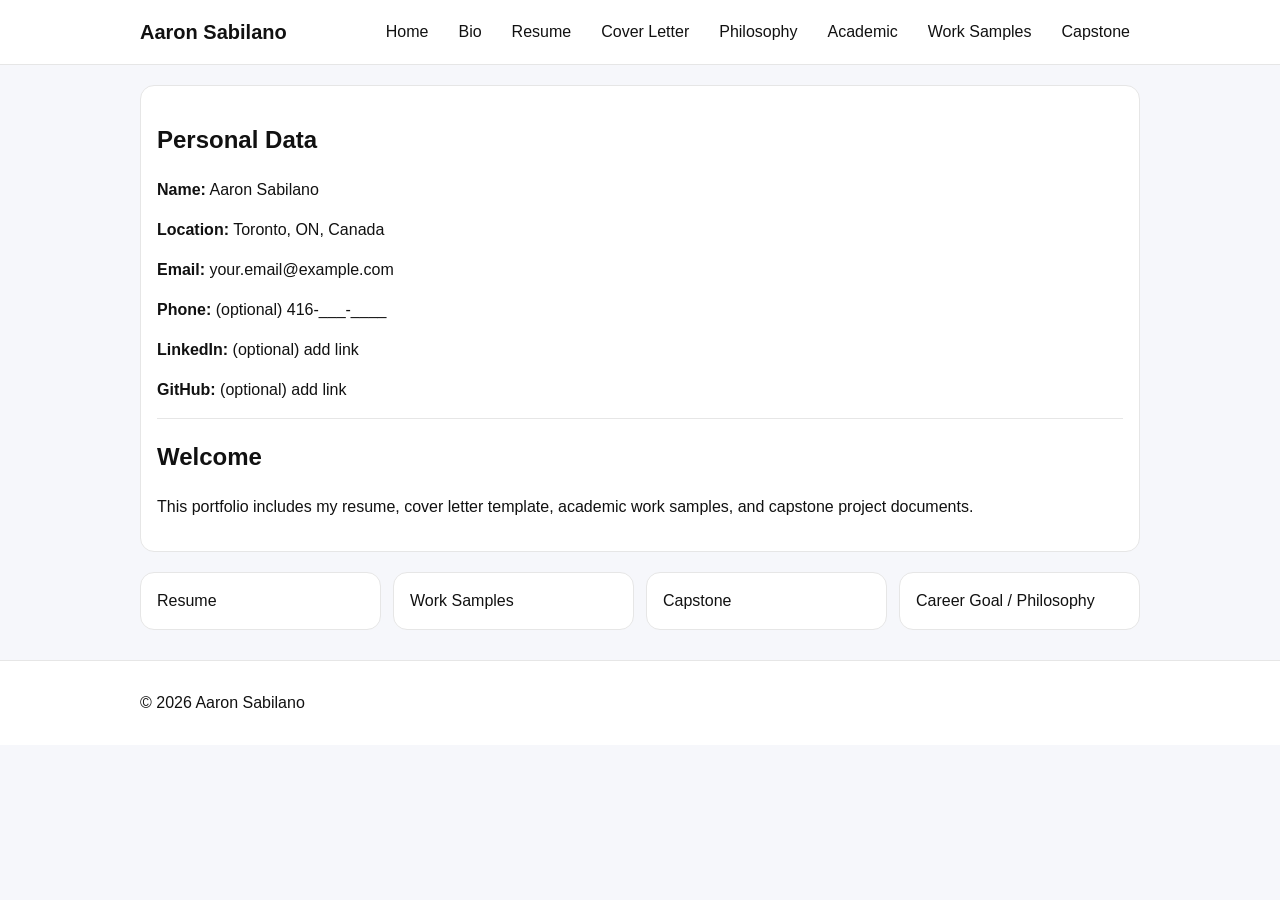
==== index.html @ 68b94cb4 "Initial portfolio site" ====
<!DOCTYPE html>
<html lang="en">
<head>
  <meta charset="UTF-8" />
  <meta name="viewport" content="width=device-width, initial-scale=1.0" />
  <title>Aaron Sabilano | Portfolio</title>
  <link rel="stylesheet" href="assets/css/style.css" />
</head>
<body>
  <header class="site-header">
    <div class="container">
      <h1 class="logo">Aaron Sabilano</h1>
      <nav class="nav">
        <a href="index.html">Home</a>
        <a href="pages/bio.html">Bio</a>
        <a href="pages/resume.html">Resume</a>
        <a href="pages/cover-letter.html">Cover Letter</a>
        <a href="pages/philosophy.html">Philosophy</a>
        <a href="pages/academic.html">Academic</a>
        <a href="pages/work-samples.html">Work Samples</a>
        <a href="pages/capstone.html">Capstone</a>
      </nav>
    </div>
  </header>

  <main class="container">
<section class="card">
  <h2>Personal Data</h2>

  <p><strong>Name:</strong> Aaron Sabilano</p>
  <p><strong>Location:</strong> Toronto, ON, Canada</p>

  <p><strong>Email:</strong> your.email@example.com</p>
  <p><strong>Phone:</strong> (optional) 416-___-____</p>

  <p><strong>LinkedIn:</strong> (optional) add link</p>
  <p><strong>GitHub:</strong> (optional) add link</p>

  <hr>

  <h2>Welcome</h2>
  <p>
    This portfolio includes my resume, cover letter template, academic work samples,
    and capstone project documents.
  </p>
</section>

    <section class="grid">
      <a class="tile" href="pages/resume.html">Resume</a>
      <a class="tile" href="pages/work-samples.html">Work Samples</a>
      <a class="tile" href="pages/capstone.html">Capstone</a>
      <a class="tile" href="pages/philosophy.html">Career Goal / Philosophy</a>
    </section>
  </main>

  <footer class="site-footer">
    <div class="container">
      <p>© <span id="year"></span> Aaron Sabilano</p>
    </div>
  </footer>

  <script>
    document.getElementById("year").textContent = new Date().getFullYear();
  </script>
</body>
</html>
---- assets/css/style.css ----
* { box-sizing: border-box; }

body {
  margin: 0;
  font-family: Arial, Helvetica, sans-serif;
  line-height: 1.5;
  background: #f6f7fb;
  color: #111;
}

.container {
  width: min(1000px, 92%);
  margin: 0 auto;
}

.site-header {
  background: white;
  border-bottom: 1px solid #e6e6e6;
}

.site-header .container {
  display: flex;
  align-items: center;
  justify-content: space-between;
  padding: 14px 0;
  gap: 14px;
}

.logo { margin: 0; font-size: 20px; }

.nav {
  display: flex;
  flex-wrap: wrap;
  gap: 10px;
}

.nav a {
  text-decoration: none;
  color: #111;
  padding: 6px 10px;
  border-radius: 8px;
}

.nav a:hover {
  background: #efeff7;
}

.card {
  background: white;
  margin: 20px 0;
  padding: 16px;
  border-radius: 14px;
  border: 1px solid #e6e6e6;
}

.grid {
  display: grid;
  grid-template-columns: repeat(auto-fit, minmax(220px, 1fr));
  gap: 12px;
  margin-bottom: 30px;
}

.tile {
  display: block;
  background: white;
  padding: 16px;
  border-radius: 14px;
  border: 1px solid #e6e6e6;
  text-decoration: none;
  color: #111;
}

.tile:hover { background: #f1f2ff; }

.site-footer {
  background: white;
  border-top: 1px solid #e6e6e6;
  padding: 14px 0;
}

hr {
  border: none;
  border-top: 1px solid #e6e6e6;
  margin: 14px 0;
}
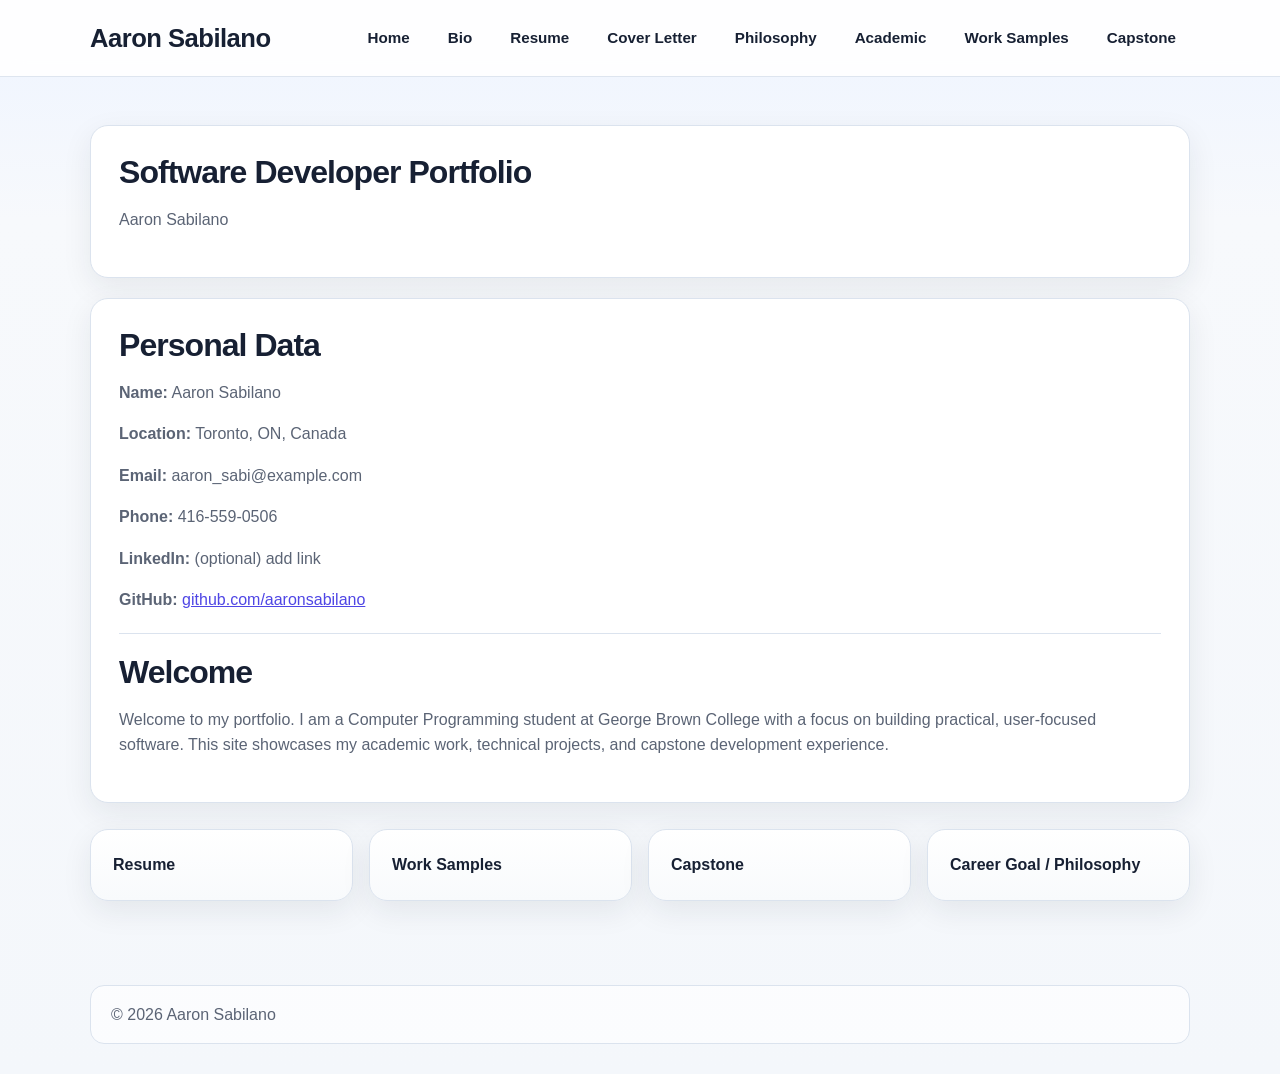
==== commit 7ef4a068: "upgrade styling" ====
--- a/index.html
+++ b/index.html
@@ -24,24 +24,34 @@
   </header>
 
   <main class="container">
+    <section class="card">
+  <h2>Software Developer Portfolio</h2>
+  <p>Aaron Sabilano</p>
+</section>
 <section class="card">
   <h2>Personal Data</h2>
 
   <p><strong>Name:</strong> Aaron Sabilano</p>
   <p><strong>Location:</strong> Toronto, ON, Canada</p>
 
-  <p><strong>Email:</strong> your.email@example.com</p>
-  <p><strong>Phone:</strong> (optional) 416-___-____</p>
+  <p><strong>Email:</strong> aaron_sabi@example.com</p>
+  <p><strong>Phone:</strong> 416-559-0506</p>
 
   <p><strong>LinkedIn:</strong> (optional) add link</p>
-  <p><strong>GitHub:</strong> (optional) add link</p>
-
+<p><strong>GitHub:</strong> 
+  <a href="https://github.com/aaronsabilano" target="_blank">
+    github.com/aaronsabilano
+  </a>
+</p>
   <hr>
 
   <h2>Welcome</h2>
   <p>
-    This portfolio includes my resume, cover letter template, academic work samples,
-    and capstone project documents.
+<p>
+  Welcome to my portfolio. I am a Computer Programming student at George Brown College
+  with a focus on building practical, user-focused software. This site showcases my
+  academic work, technical projects, and capstone development experience.
+</p>
   </p>
 </section>
 
--- a/assets/css/style.css
+++ b/assets/css/style.css
@@ -1,85 +1,195 @@
-* { box-sizing: border-box; }
+* {
+  box-sizing: border-box;
+}
+
+:root {
+  --bg: #f4f7fb;
+  --surface: #ffffff;
+  --surface-2: #f8fafc;
+  --text: #172033;
+  --muted: #5b6475;
+  --border: #dbe3ee;
+  --accent: #4f46e5;
+  --accent-hover: #4338ca;
+  --shadow: 0 10px 30px rgba(23, 32, 51, 0.08);
+  --radius: 18px;
+  --max-width: 1100px;
+}
+
+html {
+  scroll-behavior: smooth;
+}
 
 body {
   margin: 0;
   font-family: Arial, Helvetica, sans-serif;
-  line-height: 1.5;
-  background: #f6f7fb;
-  color: #111;
+  line-height: 1.6;
+  background: linear-gradient(180deg, #eef4ff 0%, #f7f9fc 220px, #f4f7fb 100%);
+  color: var(--text);
 }
 
 .container {
-  width: min(1000px, 92%);
+  width: min(var(--max-width), 92%);
   margin: 0 auto;
 }
 
 .site-header {
-  background: white;
-  border-bottom: 1px solid #e6e6e6;
+  position: sticky;
+  top: 0;
+  z-index: 1000;
+  backdrop-filter: blur(10px);
+  background: rgba(255, 255, 255, 0.9);
+  border-bottom: 1px solid rgba(219, 227, 238, 0.9);
 }
 
 .site-header .container {
   display: flex;
   align-items: center;
   justify-content: space-between;
-  padding: 14px 0;
-  gap: 14px;
+  gap: 18px;
+  padding: 16px 0;
 }
 
-.logo { margin: 0; font-size: 20px; }
+.logo {
+  margin: 0;
+  font-size: 1.6rem;
+  line-height: 1.1;
+  font-weight: 800;
+  letter-spacing: -0.02em;
+}
 
 .nav {
   display: flex;
   flex-wrap: wrap;
   gap: 10px;
+  justify-content: flex-end;
 }
 
 .nav a {
   text-decoration: none;
-  color: #111;
-  padding: 6px 10px;
-  border-radius: 8px;
+  color: var(--text);
+  padding: 10px 14px;
+  border-radius: 999px;
+  font-size: 0.95rem;
+  font-weight: 600;
+  transition: 0.2s ease;
 }
 
 .nav a:hover {
-  background: #efeff7;
+  background: #eef2ff;
+  color: var(--accent);
+}
+
+main.container {
+  padding: 28px 0 40px;
 }
 
 .card {
-  background: white;
+  background: var(--surface);
   margin: 20px 0;
-  padding: 16px;
-  border-radius: 14px;
-  border: 1px solid #e6e6e6;
+  padding: 28px;
+  border-radius: var(--radius);
+  border: 1px solid var(--border);
+  box-shadow: var(--shadow);
+}
+
+.card h2 {
+  margin-top: 0;
+  margin-bottom: 14px;
+  font-size: 2rem;
+  line-height: 1.15;
+  letter-spacing: -0.03em;
+}
+
+.card h3 {
+  margin-top: 26px;
+  margin-bottom: 10px;
+  font-size: 1.15rem;
+}
+
+.card p,
+.card li {
+  color: var(--muted);
+  font-size: 1rem;
 }
 
 .grid {
   display: grid;
-  grid-template-columns: repeat(auto-fit, minmax(220px, 1fr));
-  gap: 12px;
-  margin-bottom: 30px;
+  grid-template-columns: repeat(auto-fit, minmax(230px, 1fr));
+  gap: 16px;
+  margin: 26px 0 34px;
 }
 
 .tile {
   display: block;
-  background: white;
-  padding: 16px;
-  border-radius: 14px;
-  border: 1px solid #e6e6e6;
+  background: linear-gradient(180deg, var(--surface) 0%, var(--surface-2) 100%);
+  padding: 22px;
+  border-radius: var(--radius);
+  border: 1px solid var(--border);
   text-decoration: none;
-  color: #111;
+  color: var(--text);
+  font-weight: 700;
+  box-shadow: var(--shadow);
+  transition: transform 0.18s ease, box-shadow 0.18s ease, border-color 0.18s ease;
 }
 
-.tile:hover { background: #f1f2ff; }
+.tile:hover {
+  transform: translateY(-3px);
+  border-color: #c7d2fe;
+  box-shadow: 0 14px 34px rgba(79, 70, 229, 0.12);
+  color: var(--accent);
+}
 
-.site-footer {
-  background: white;
-  border-top: 1px solid #e6e6e6;
-  padding: 14px 0;
+a {
+  color: var(--accent);
+}
+
+a:hover {
+  color: var(--accent-hover);
+}
+
+ul {
+  padding-left: 22px;
 }
 
 hr {
   border: none;
-  border-top: 1px solid #e6e6e6;
-  margin: 14px 0;
+  border-top: 1px solid var(--border);
+  margin: 20px 0;
+}
+
+.site-footer {
+  background: transparent;
+  padding: 10px 0 30px;
+}
+
+.site-footer .container {
+  background: rgba(255, 255, 255, 0.7);
+  border: 1px solid var(--border);
+  border-radius: 14px;
+  padding: 16px 20px;
+}
+
+.site-footer p {
+  margin: 0;
+  color: var(--muted);
+}
+
+@media (max-width: 780px) {
+  .site-header .container {
+    flex-direction: column;
+    align-items: flex-start;
+  }
+
+  .nav {
+    justify-content: flex-start;
+  }
+
+  .card {
+    padding: 22px;
+  }
+
+  .card h2 {
+    font-size: 1.65rem;
+  }
 }
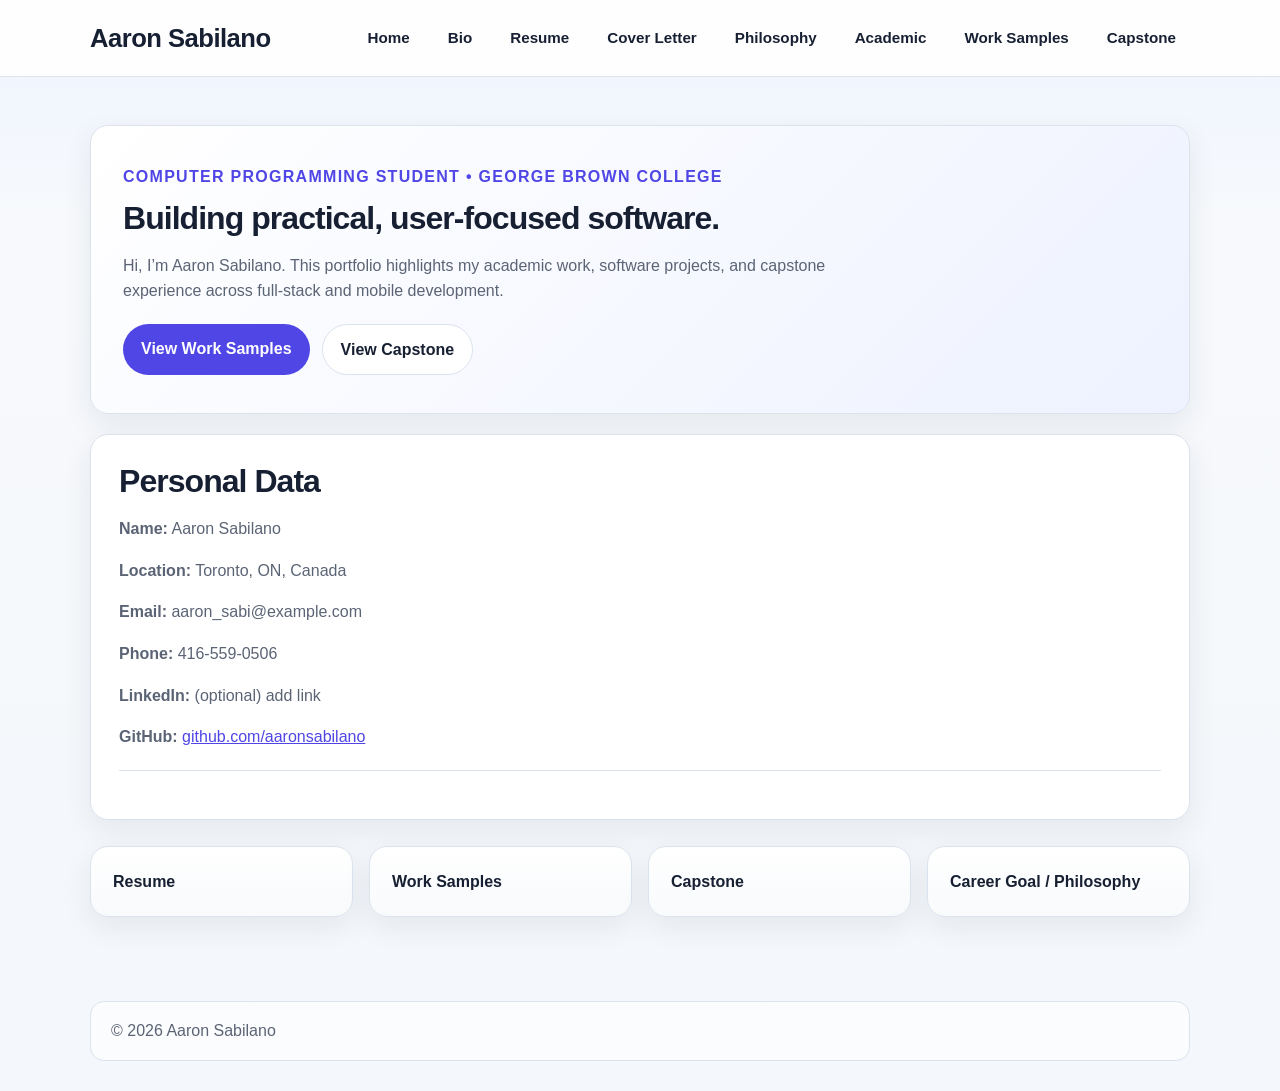
==== commit 9a4bc71c: "Add resume PDF" ====
--- a/index.html
+++ b/index.html
@@ -24,10 +24,21 @@
   </header>
 
   <main class="container">
-    <section class="card">
-  <h2>Software Developer Portfolio</h2>
-  <p>Aaron Sabilano</p>
+
+   <section class="card hero">
+  <p class="eyebrow">Computer Programming Student • George Brown College</p>
+  <h2>Building practical, user-focused software.</h2>
+  <p class="hero-text">
+    Hi, I’m Aaron Sabilano. This portfolio highlights my academic work,
+    software projects, and capstone experience across full-stack and mobile development.
+  </p>
+
+  <div class="hero-actions">
+    <a class="button-primary" href="pages/work-samples.html">View Work Samples</a>
+    <a class="button-secondary" href="pages/capstone.html">View Capstone</a>
+  </div>
 </section>
+
 <section class="card">
   <h2>Personal Data</h2>
 
@@ -45,14 +56,7 @@
 </p>
   <hr>
 
-  <h2>Welcome</h2>
-  <p>
-<p>
-  Welcome to my portfolio. I am a Computer Programming student at George Brown College
-  with a focus on building practical, user-focused software. This site showcases my
-  academic work, technical projects, and capstone development experience.
-</p>
-  </p>
+ 
 </section>
 
     <section class="grid">
--- a/assets/css/style.css
+++ b/assets/css/style.css
@@ -192,4 +192,61 @@
   .card h2 {
     font-size: 1.65rem;
   }
+}
+
+.hero {
+  padding: 38px 32px;
+  background: linear-gradient(135deg, #ffffff 0%, #eef2ff 100%);
+}
+
+.eyebrow {
+  margin: 0 0 10px;
+  color: var(--accent) !important;
+  font-size: 0.9rem;
+  font-weight: 700;
+  text-transform: uppercase;
+  letter-spacing: 0.08em;
+}
+
+.hero-text {
+  max-width: 760px;
+  font-size: 1.05rem;
+}
+
+.hero-actions {
+  display: flex;
+  flex-wrap: wrap;
+  gap: 12px;
+  margin-top: 20px;
+}
+
+.button-primary,
+.button-secondary {
+  display: inline-block;
+  padding: 12px 18px;
+  border-radius: 999px;
+  text-decoration: none;
+  font-weight: 700;
+  transition: 0.2s ease;
+}
+
+.button-primary {
+  background: var(--accent);
+  color: white;
+}
+
+.button-primary:hover {
+  background: var(--accent-hover);
+  color: white;
+}
+
+.button-secondary {
+  background: white;
+  color: var(--text);
+  border: 1px solid var(--border);
+}
+
+.button-secondary:hover {
+  border-color: #c7d2fe;
+  color: var(--accent);
 }
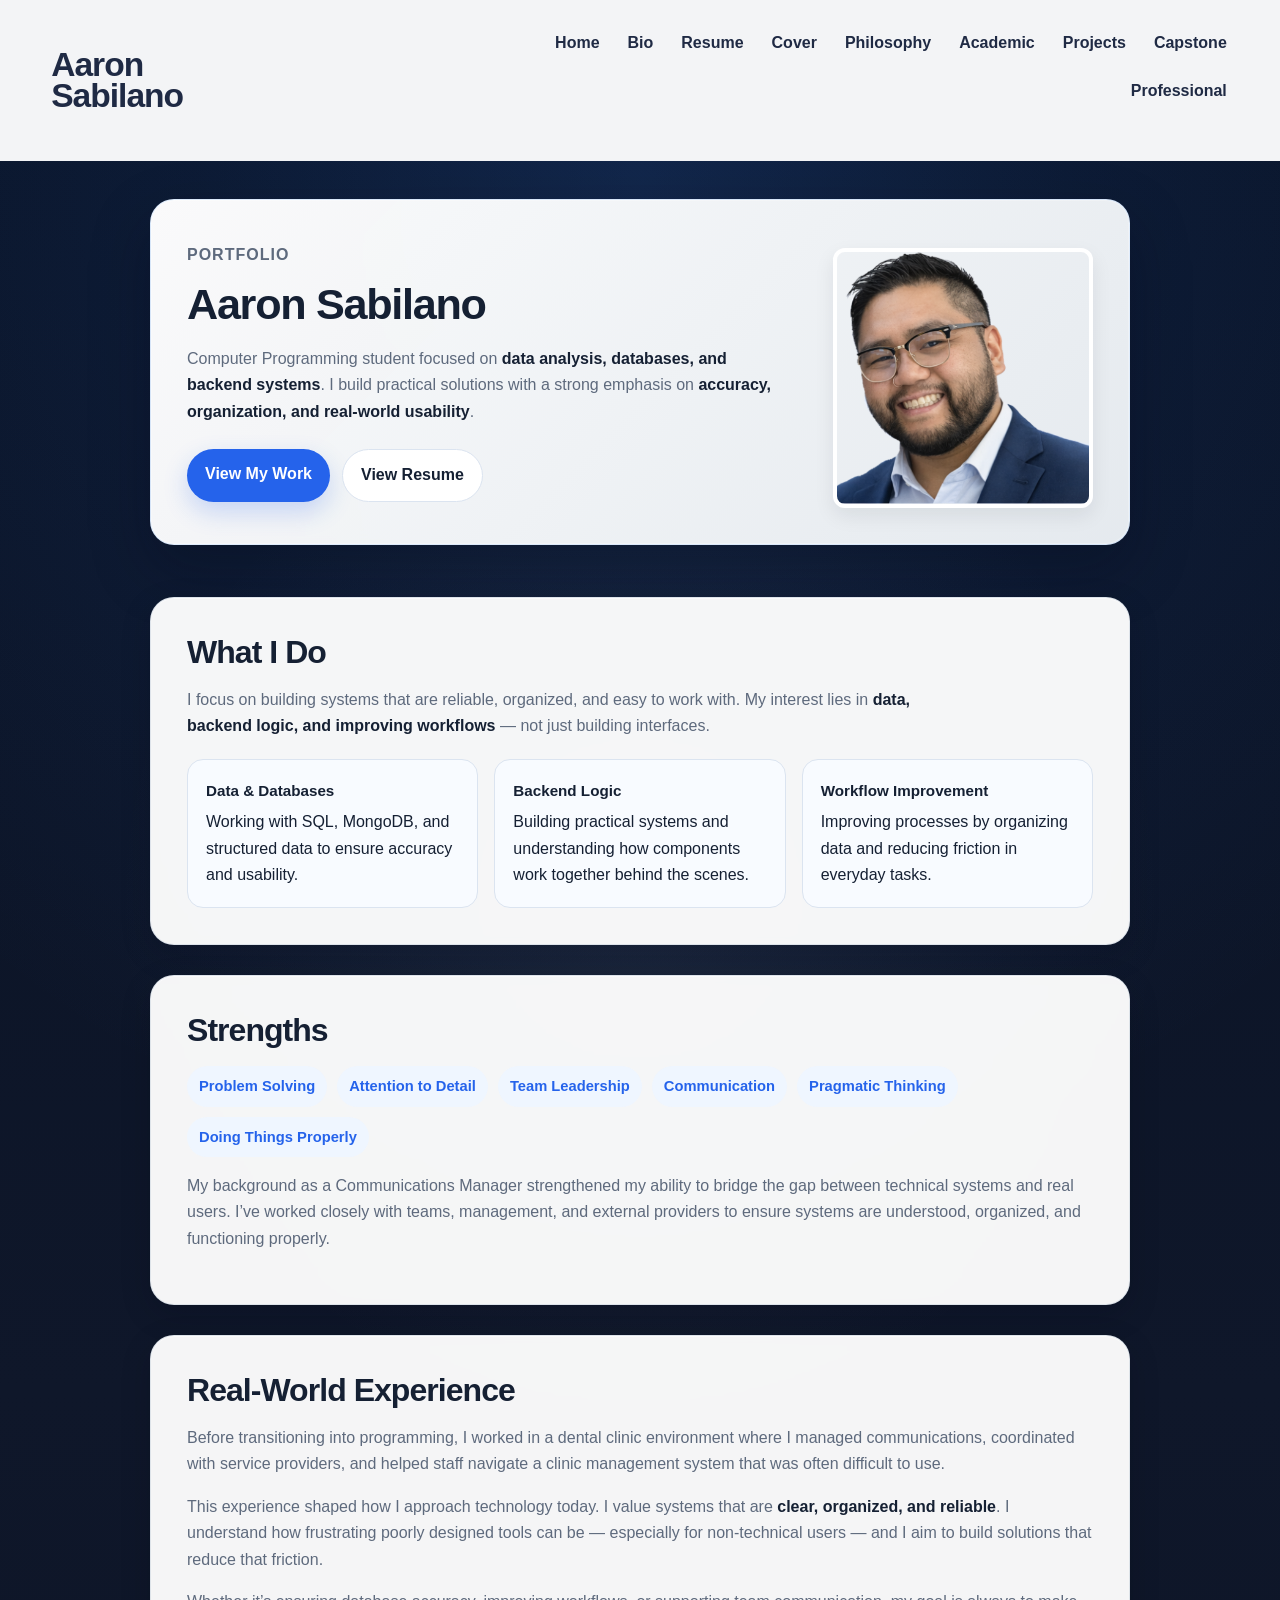
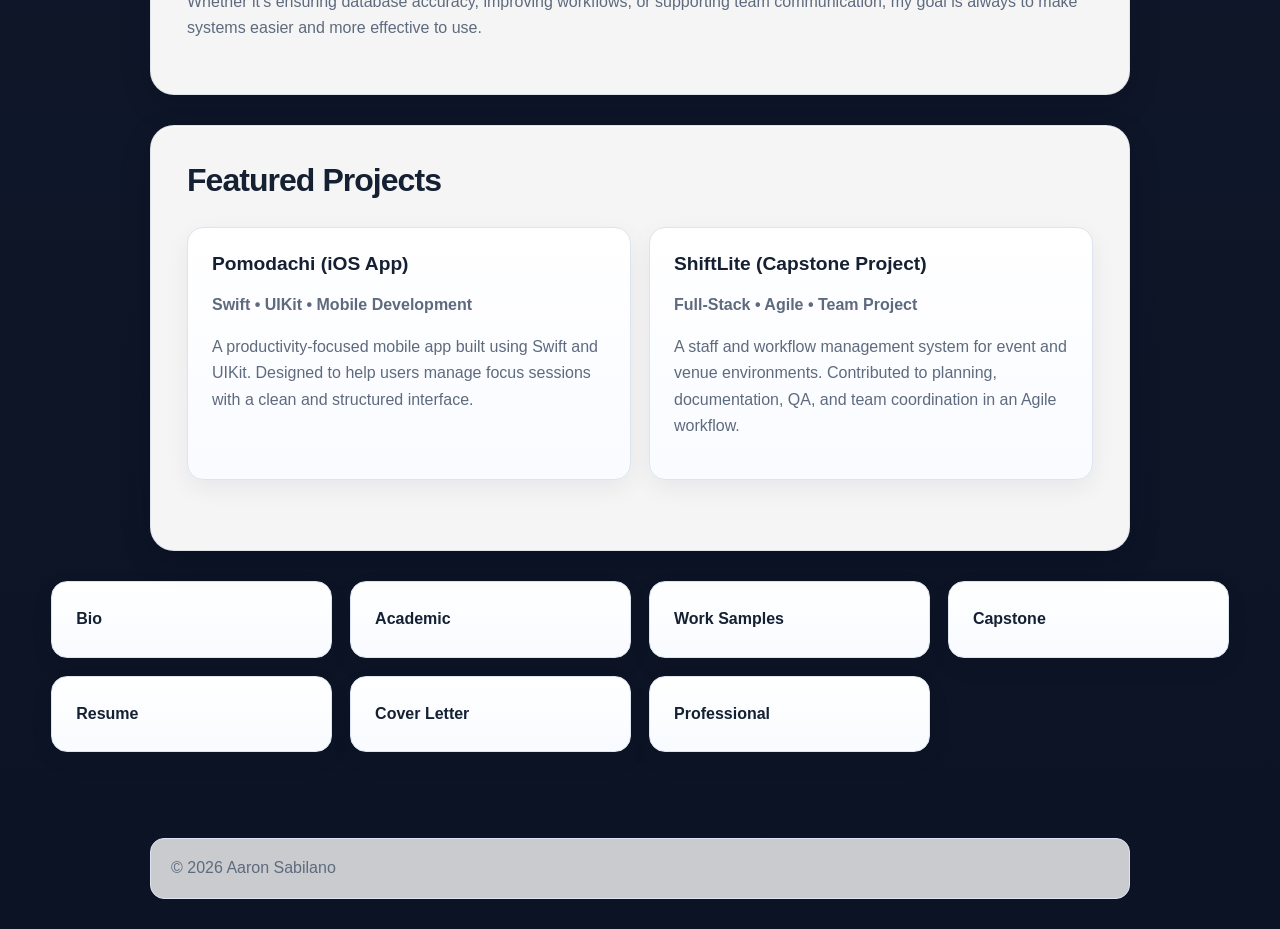
==== commit 32615385: "Finalize portfolio content, styling, and navigation fixes" ====
--- a/index.html
+++ b/index.html
@@ -7,74 +7,170 @@
   <link rel="stylesheet" href="assets/css/style.css" />
 </head>
 <body>
-  <header class="site-header">
-    <div class="container">
-      <h1 class="logo">Aaron Sabilano</h1>
-      <nav class="nav">
-        <a href="index.html">Home</a>
-        <a href="pages/bio.html">Bio</a>
-        <a href="pages/resume.html">Resume</a>
-        <a href="pages/cover-letter.html">Cover Letter</a>
-        <a href="pages/philosophy.html">Philosophy</a>
-        <a href="pages/academic.html">Academic</a>
-        <a href="pages/work-samples.html">Work Samples</a>
-        <a href="pages/capstone.html">Capstone</a>
-      </nav>
+<header class="site-header">
+  <div class="container">
+    <h1 class="logo">Aaron<br>Sabilano</h1>
+    <nav class="nav">
+      <a href="index.html">Home</a>
+      <a href="pages/bio.html">Bio</a>
+      <a href="pages/resume.html">Resume</a>
+      <a href="pages/cover-letter.html">Cover</a>
+      <a href="pages/philosophy.html">Philosophy</a>
+      <a href="pages/academic.html">Academic</a>
+      <a href="pages/work-samples.html">Projects</a>
+      <a href="pages/capstone.html">Capstone</a>
+      <a href="pages/professional.html">Professional</a>
+    </nav>
+  </div>
+</header>
+
+   <main class="container">
+
+  <!-- HERO -->
+<section class="card hero hero-flex">
+
+  <div class="hero-text-container">
+    <p class="eyebrow">Portfolio</p>
+
+    <h2>Aaron Sabilano</h2>
+
+    <p class="hero-text">
+      Computer Programming student focused on <strong>data analysis, databases, and backend systems</strong>.
+      I build practical solutions with a strong emphasis on <strong>accuracy, organization, and real-world usability</strong>.
+    </p>
+
+    <div class="hero-actions">
+      <a class="button-primary" href="work-samples.html">View My Work</a>
+      <a class="button-secondary" href="resume.html">View Resume</a>
     </div>
-  </header>
+  </div>
 
-  <main class="container">
+  <div class="hero-image">
+    <img src="assets/img/headshot.png" alt="Aaron Sabilano">
+  </div>
 
-   <section class="card hero">
-  <p class="eyebrow">Computer Programming Student • George Brown College</p>
-  <h2>Building practical, user-focused software.</h2>
-  <p class="hero-text">
-    Hi, I’m Aaron Sabilano. This portfolio highlights my academic work,
-    software projects, and capstone experience across full-stack and mobile development.
-  </p>
-
-  <div class="hero-actions">
-    <a class="button-primary" href="pages/work-samples.html">View Work Samples</a>
-    <a class="button-secondary" href="pages/capstone.html">View Capstone</a>
-  </div>
 </section>
 
-<section class="card">
-  <h2>Personal Data</h2>
 
-  <p><strong>Name:</strong> Aaron Sabilano</p>
-  <p><strong>Location:</strong> Toronto, ON, Canada</p>
+  <!-- WHAT I DO -->
+  <section class="card">
+    <h2>What I Do</h2>
 
-  <p><strong>Email:</strong> aaron_sabi@example.com</p>
-  <p><strong>Phone:</strong> 416-559-0506</p>
+    <p class="section-intro">
+      I focus on building systems that are reliable, organized, and easy to work with.
+      My interest lies in <strong>data, backend logic, and improving workflows</strong> — not just building interfaces.
+    </p>
 
-  <p><strong>LinkedIn:</strong> (optional) add link</p>
-<p><strong>GitHub:</strong> 
-  <a href="https://github.com/aaronsabilano" target="_blank">
-    github.com/aaronsabilano
-  </a>
-</p>
-  <hr>
+    <div class="info-grid">
+      <div class="info-item">
+        <strong>Data & Databases</strong>
+        Working with SQL, MongoDB, and structured data to ensure accuracy and usability.
+      </div>
 
+      <div class="info-item">
+        <strong>Backend Logic</strong>
+        Building practical systems and understanding how components work together behind the scenes.
+      </div>
+
+      <div class="info-item">
+        <strong>Workflow Improvement</strong>
+        Improving processes by organizing data and reducing friction in everyday tasks.
+      </div>
+    </div>
+  </section>
+
+
+  <!-- STRENGTHS -->
+  <section class="card">
+    <h2>Strengths</h2>
+
+    <div class="badge-row">
+      <span class="badge">Problem Solving</span>
+      <span class="badge">Attention to Detail</span>
+      <span class="badge">Team Leadership</span>
+      <span class="badge">Communication</span>
+      <span class="badge">Pragmatic Thinking</span>
+      <span class="badge">Doing Things Properly</span>
+    </div>
+
+    <p style="margin-top:16px;">
+      My background as a Communications Manager strengthened my ability to bridge the gap between technical systems and real users.
+      I’ve worked closely with teams, management, and external providers to ensure systems are understood, organized, and functioning properly.
+    </p>
+  </section>
+
+
+  <!-- EXPERIENCE STORY (THIS IS YOUR EDGE) -->
+  <section class="card">
+    <h2>Real-World Experience</h2>
+
+    <p>
+      Before transitioning into programming, I worked in a dental clinic environment where I managed communications,
+      coordinated with service providers, and helped staff navigate a clinic management system that was often difficult to use.
+    </p>
+
+    <p>
+      This experience shaped how I approach technology today. I value systems that are <strong>clear, organized, and reliable</strong>.
+      I understand how frustrating poorly designed tools can be — especially for non-technical users — and I aim to build solutions that reduce that friction.
+    </p>
+
+    <p>
+      Whether it’s ensuring database accuracy, improving workflows, or supporting team communication,
+      my goal is always to make systems easier and more effective to use.
+    </p>
+  </section>
+
+
+  <!-- FEATURED PROJECTS -->
+  <section class="card">
+    <h2>Featured Projects</h2>
+
+    <div class="grid">
+
+      <div class="project-card">
+        <h3>Pomodachi (iOS App)</h3>
+        <p class="project-meta">Swift • UIKit • Mobile Development</p>
+        <p>
+          A productivity-focused mobile app built using Swift and UIKit.
+          Designed to help users manage focus sessions with a clean and structured interface.
+        </p>
+      </div>
+
+      <div class="project-card">
+        <h3>ShiftLite (Capstone Project)</h3>
+        <p class="project-meta">Full-Stack • Agile • Team Project</p>
+        <p>
+          A staff and workflow management system for event and venue environments.
+          Contributed to planning, documentation, QA, and team coordination in an Agile workflow.
+        </p>
+      </div>
+
+    </div>
+  </section>
+
+
+  <!-- NAVIGATION -->
+  <section class="grid">
+    <a class="tile" href="pages/bio.html">Bio</a>
+    <a class="tile" href="pages/academic.html">Academic</a>
+    <a class="tile" href="pages/work-samples.html">Work Samples</a>
+    <a class="tile" href="pages/capstone.html">Capstone</a>
+    <a class="tile" href="pages/resume.html">Resume</a>
+    <a class="tile" href="pages/cover-letter.html">Cover Letter</a>
+    <a class="tile" href="pages/professional.html">Professional</a>
+  </section>
+
+</main>
+
+ <footer class="site-footer">
+  <div class="container">
+    <p>© <span id="year"></span> Aaron Sabilano</p>
+  </div>
+</footer>
+
+<script>
+  document.getElementById("year").textContent = new Date().getFullYear();
+</script>
  
-</section>
-
-    <section class="grid">
-      <a class="tile" href="pages/resume.html">Resume</a>
-      <a class="tile" href="pages/work-samples.html">Work Samples</a>
-      <a class="tile" href="pages/capstone.html">Capstone</a>
-      <a class="tile" href="pages/philosophy.html">Career Goal / Philosophy</a>
-    </section>
-  </main>
-
-  <footer class="site-footer">
-    <div class="container">
-      <p>© <span id="year"></span> Aaron Sabilano</p>
-    </div>
-  </footer>
-
-  <script>
-    document.getElementById("year").textContent = new Date().getFullYear();
-  </script>
 </body>
 </html>
--- a/assets/css/style.css
+++ b/assets/css/style.css
@@ -3,17 +3,31 @@
 }
 
 :root {
-  --bg: #f4f7fb;
-  --surface: #ffffff;
-  --surface-2: #f8fafc;
-  --text: #172033;
-  --muted: #5b6475;
-  --border: #dbe3ee;
-  --accent: #4f46e5;
-  --accent-hover: #4338ca;
-  --shadow: 0 10px 30px rgba(23, 32, 51, 0.08);
-  --radius: 18px;
-  --max-width: 1100px;
+  --bg-top: #081225;
+  --bg-mid: #0f172a;
+  --bg-bottom: #0b1324;
+
+  --surface: rgba(255, 255, 255, 0.96);
+  --surface-soft: #f8fbff;
+  --surface-header: #f3f4f6;
+
+  --text: #152033;
+  --muted: #5e6a7d;
+  --border: #dbe4f0;
+
+  --accent: #2563eb;
+  --accent-hover: #1d4ed8;
+  --accent-soft: #eff6ff;
+
+  --shadow-sm: 0 8px 24px rgba(15, 23, 42, 0.06);
+  --shadow-md: 0 14px 40px rgba(15, 23, 42, 0.08);
+  --shadow-lg: 0 18px 50px rgba(2, 6, 23, 0.22);
+
+  --radius: 24px;
+  --radius-sm: 16px;
+
+  --max-width: 1180px;
+  --content-width: 980px;
 }
 
 html {
@@ -23,9 +37,19 @@
 body {
   margin: 0;
   font-family: Arial, Helvetica, sans-serif;
-  line-height: 1.6;
-  background: linear-gradient(180deg, #eef4ff 0%, #f7f9fc 220px, #f4f7fb 100%);
-  color: var(--text);
+  line-height: 1.65;
+  color: var(--text);
+  background:
+    radial-gradient(circle at 50% 180px, rgba(59, 130, 246, 0.18) 0%, rgba(59, 130, 246, 0.08) 18%, rgba(15, 23, 42, 0) 42%),
+    radial-gradient(circle at 50% 900px, rgba(148, 163, 184, 0.10) 0%, rgba(15, 23, 42, 0) 30%),
+    linear-gradient(180deg, var(--bg-top) 0%, var(--bg-mid) 55%, var(--bg-bottom) 100%);
+}
+
+img,
+video,
+iframe {
+  max-width: 100%;
+  display: block;
 }
 
 .container {
@@ -33,78 +57,92 @@
   margin: 0 auto;
 }
 
+main.container {
+  padding-top: 38px;
+  padding-bottom: 52px;
+}
+
+/* =========================
+   HEADER / NAV
+========================= */
+
 .site-header {
-  position: sticky;
-  top: 0;
-  z-index: 1000;
-  backdrop-filter: blur(10px);
-  background: rgba(255, 255, 255, 0.9);
-  border-bottom: 1px solid rgba(219, 227, 238, 0.9);
+  background: var(--surface-header);
+  padding: 26px 0;
 }
 
 .site-header .container {
   display: flex;
-  align-items: center;
+  align-items: flex-start;
   justify-content: space-between;
-  gap: 18px;
-  padding: 16px 0;
+  gap: 28px;
 }
 
 .logo {
-  margin: 0;
-  font-size: 1.6rem;
-  line-height: 1.1;
+  font-size: 2.1rem;
   font-weight: 800;
-  letter-spacing: -0.02em;
+  line-height: 0.95;
+  color: #1f2a44;
+  flex-shrink: 0;
+  letter-spacing: -0.03em;
 }
 
 .nav {
   display: flex;
   flex-wrap: wrap;
-  gap: 10px;
   justify-content: flex-end;
+  align-items: center;
+  gap: 14px 24px;
+  max-width: 760px;
 }
 
 .nav a {
   text-decoration: none;
-  color: var(--text);
-  padding: 10px 14px;
-  border-radius: 999px;
-  font-size: 0.95rem;
-  font-weight: 600;
-  transition: 0.2s ease;
-}
-
-.nav a:hover {
-  background: #eef2ff;
+  font-weight: 700;
+  color: #1f2a44;
+  white-space: nowrap;
+  padding: 4px 2px;
+  border-radius: 8px;
+  transition: color 0.2s ease, background 0.2s ease;
+}
+
+.nav a:hover,
+.nav a:focus {
   color: var(--accent);
-}
-
-main.container {
-  padding: 28px 0 40px;
-}
+  background: var(--accent-soft);
+}
+
+/* =========================
+   CARDS / PAGE BLOCKS
+========================= */
 
 .card {
+  width: 100%;
+  max-width: var(--content-width);
+  margin: 0 auto 30px;
   background: var(--surface);
-  margin: 20px 0;
-  padding: 28px;
+  border: 1px solid rgba(203, 213, 225, 0.55);
   border-radius: var(--radius);
-  border: 1px solid var(--border);
-  box-shadow: var(--shadow);
+  padding: 36px;
+  box-shadow:
+    0 10px 30px rgba(2, 6, 23, 0.18),
+    0 1px 0 rgba(255, 255, 255, 0.6) inset;
+  backdrop-filter: blur(4px);
 }
 
 .card h2 {
-  margin-top: 0;
-  margin-bottom: 14px;
+  margin: 0 0 14px;
   font-size: 2rem;
   line-height: 1.15;
   letter-spacing: -0.03em;
+  color: var(--text);
 }
 
 .card h3 {
-  margin-top: 26px;
-  margin-bottom: 10px;
-  font-size: 1.15rem;
+  margin: 28px 0 10px;
+  font-size: 1.2rem;
+  line-height: 1.25;
+  color: var(--text);
 }
 
 .card p,
@@ -113,39 +151,13 @@
   font-size: 1rem;
 }
 
-.grid {
-  display: grid;
-  grid-template-columns: repeat(auto-fit, minmax(230px, 1fr));
-  gap: 16px;
-  margin: 26px 0 34px;
-}
-
-.tile {
-  display: block;
-  background: linear-gradient(180deg, var(--surface) 0%, var(--surface-2) 100%);
-  padding: 22px;
-  border-radius: var(--radius);
-  border: 1px solid var(--border);
-  text-decoration: none;
-  color: var(--text);
-  font-weight: 700;
-  box-shadow: var(--shadow);
-  transition: transform 0.18s ease, box-shadow 0.18s ease, border-color 0.18s ease;
-}
-
-.tile:hover {
-  transform: translateY(-3px);
-  border-color: #c7d2fe;
-  box-shadow: 0 14px 34px rgba(79, 70, 229, 0.12);
-  color: var(--accent);
-}
-
-a {
-  color: var(--accent);
-}
-
-a:hover {
-  color: var(--accent-hover);
+.card strong {
+  color: var(--text);
+}
+
+.section-intro {
+  max-width: 760px;
+  margin-bottom: 18px;
 }
 
 ul {
@@ -155,69 +167,19 @@
 hr {
   border: none;
   border-top: 1px solid var(--border);
-  margin: 20px 0;
-}
-
-.site-footer {
-  background: transparent;
-  padding: 10px 0 30px;
-}
-
-.site-footer .container {
-  background: rgba(255, 255, 255, 0.7);
-  border: 1px solid var(--border);
-  border-radius: 14px;
-  padding: 16px 20px;
-}
-
-.site-footer p {
-  margin: 0;
-  color: var(--muted);
-}
-
-@media (max-width: 780px) {
-  .site-header .container {
-    flex-direction: column;
-    align-items: flex-start;
-  }
-
-  .nav {
-    justify-content: flex-start;
-  }
-
-  .card {
-    padding: 22px;
-  }
-
-  .card h2 {
-    font-size: 1.65rem;
-  }
-}
-
-.hero {
-  padding: 38px 32px;
-  background: linear-gradient(135deg, #ffffff 0%, #eef2ff 100%);
-}
-
-.eyebrow {
-  margin: 0 0 10px;
-  color: var(--accent) !important;
-  font-size: 0.9rem;
-  font-weight: 700;
-  text-transform: uppercase;
-  letter-spacing: 0.08em;
-}
-
-.hero-text {
-  max-width: 760px;
-  font-size: 1.05rem;
-}
-
-.hero-actions {
-  display: flex;
-  flex-wrap: wrap;
-  gap: 12px;
-  margin-top: 20px;
+  margin: 26px 0;
+}
+
+/* =========================
+   LINKS / BUTTONS
+========================= */
+
+a {
+  color: var(--accent);
+}
+
+a:hover {
+  color: var(--accent-hover);
 }
 
 .button-primary,
@@ -227,26 +189,408 @@
   border-radius: 999px;
   text-decoration: none;
   font-weight: 700;
-  transition: 0.2s ease;
+  transition: background 0.2s ease, color 0.2s ease, border-color 0.2s ease, transform 0.2s ease;
 }
 
 .button-primary {
   background: var(--accent);
-  color: white;
+  color: #fff;
+  box-shadow: 0 10px 24px rgba(37, 99, 235, 0.22);
 }
 
 .button-primary:hover {
   background: var(--accent-hover);
-  color: white;
+  color: #fff;
+  transform: translateY(-1px);
 }
 
 .button-secondary {
-  background: white;
+  background: #fff;
   color: var(--text);
   border: 1px solid var(--border);
 }
 
 .button-secondary:hover {
-  border-color: #c7d2fe;
+  background: var(--accent-soft);
+  border-color: #bfdbfe;
   color: var(--accent);
+  transform: translateY(-1px);
+}
+
+/* =========================
+   HERO
+========================= */
+
+.hero {
+  background: linear-gradient(135deg, rgba(255, 255, 255, 0.98) 0%, rgba(241, 245, 249, 0.95) 100%);
+  border: 1px solid rgba(191, 219, 254, 0.45);
+  box-shadow:
+    0 24px 60px rgba(2, 6, 23, 0.28),
+    0 0 0 1px rgba(255, 255, 255, 0.25) inset;
+  margin-bottom: 52px;
+}
+
+.hero-flex {
+  display: flex;
+  align-items: center;
+  justify-content: space-between;
+  gap: 40px;
+}
+
+.hero-text-container {
+  flex: 1;
+}
+
+.hero-image {
+  flex-shrink: 0;
+}
+
+.hero-image img {
+  width: 260px;
+  height: 260px;
+  object-fit: cover;
+  border-radius: 50%;
+  border: 4px solid #fff;
+  box-shadow: 0 12px 30px rgba(0, 0, 0, 0.2);
+}
+
+.eyebrow {
+  margin: 0 0 12px;
+  color: #3b82f6;
+  font-size: 0.84rem;
+  font-weight: 700;
+  text-transform: uppercase;
+  letter-spacing: 1px;
+}
+
+.hero h2 {
+  max-width: 750px;
+  font-size: 2.7rem;
+  margin-bottom: 14px;
+}
+
+.hero-text {
+  max-width: 740px;
+  font-size: 1.08rem;
+  margin-bottom: 0;
+}
+
+.hero-actions {
+  display: flex;
+  flex-wrap: wrap;
+  gap: 12px;
+  margin-top: 24px;
+}
+
+/* =========================
+   HOME PAGE COMPONENTS
+========================= */
+
+.grid {
+  display: grid;
+  grid-template-columns: repeat(auto-fit, minmax(240px, 1fr));
+  gap: 18px;
+  margin: 28px 0 34px;
+}
+
+.tile {
+  display: block;
+  background: linear-gradient(180deg, #ffffff 0%, var(--surface-soft) 100%);
+  padding: 24px;
+  border-radius: var(--radius-sm);
+  border: 1px solid var(--border);
+  text-decoration: none;
+  color: var(--text);
+  font-weight: 700;
+  box-shadow: var(--shadow-sm);
+  transition: transform 0.18s ease, box-shadow 0.18s ease, border-color 0.18s ease, color 0.18s ease;
+}
+
+.tile:hover {
+  transform: translateY(-4px);
+  border-color: #bfdbfe;
+  box-shadow: var(--shadow-md);
+  color: var(--accent);
+}
+
+.info-grid {
+  display: grid;
+  grid-template-columns: repeat(auto-fit, minmax(220px, 1fr));
+  gap: 16px;
+  margin-top: 20px;
+}
+
+.info-item {
+  padding: 18px;
+  border: 1px solid var(--border);
+  border-radius: var(--radius-sm);
+  background: var(--surface-soft);
+}
+
+.info-item strong {
+  display: block;
+  color: var(--text);
+  margin-bottom: 6px;
+  font-size: 0.95rem;
+}
+
+.badge-row {
+  display: flex;
+  flex-wrap: wrap;
+  gap: 10px;
+  margin-top: 18px;
+}
+
+.badge {
+  display: inline-flex;
+  align-items: center;
+  padding: 8px 12px;
+  border-radius: 999px;
+  background: var(--accent-soft);
+  color: var(--accent);
+  font-size: 0.92rem;
+  font-weight: 700;
+}
+
+.project-card {
+  padding: 24px;
+  border: 1px solid var(--border);
+  border-radius: var(--radius-sm);
+  background: linear-gradient(180deg, #ffffff 0%, #f9fbff 100%);
+  box-shadow: var(--shadow-sm);
+}
+
+.project-card h3 {
+  margin-top: 0;
+}
+
+.project-meta {
+  color: var(--text);
+  font-size: 0.95rem;
+  font-weight: 700;
+  margin-bottom: 12px;
+}
+
+/* =========================
+   EMBEDS / MEDIA
+========================= */
+
+.card iframe,
+.card embed,
+.card video {
+  width: 100%;
+  border-radius: 12px;
+  border: 1px solid #cfd8e3;
+  background: #fff;
+  margin-top: 12px;
+  box-shadow: 0 8px 20px rgba(15, 23, 42, 0.08);
+}
+
+.card img {
+  border-radius: 12px;
+  margin-top: 12px;
+  box-shadow: 0 8px 20px rgba(15, 23, 42, 0.08);
+}
+
+.card iframe {
+  min-height: 500px;
+}
+
+.card video {
+  background: #000;
+}
+
+/* =========================
+   CAROUSEL
+========================= */
+
+.carousel {
+  position: relative;
+  margin-top: 12px;
+}
+
+.carousel-img {
+  width: 100%;
+  border-radius: 12px;
+  display: none;
+}
+
+.carousel-img.active {
+  display: block;
+}
+
+.carousel button {
+  position: absolute;
+  top: 50%;
+  transform: translateY(-50%);
+  background: rgba(0, 0, 0, 0.5);
+  color: #fff;
+  border: none;
+  padding: 8px 12px;
+  cursor: pointer;
+  font-size: 20px;
+  border-radius: 8px;
+}
+
+.prev {
+  left: 10px;
+}
+
+.next {
+  right: 10px;
+}
+
+/* =========================
+   FOOTER
+========================= */
+
+.site-footer {
+  background: transparent;
+  padding: 0 0 30px;
+}
+
+.site-footer .container {
+  width: min(var(--content-width), 92%);
+  background: rgba(255, 255, 255, 0.78);
+  border: 1px solid var(--border);
+  border-radius: 14px;
+  padding: 16px 20px;
+}
+
+.site-footer p {
+  margin: 0;
+  color: var(--muted);
+}
+
+/* =========================
+   RESPONSIVE
+========================= */
+
+@media (max-width: 1024px) {
+  .site-header .container {
+    align-items: flex-start;
+  }
+
+  .nav {
+    max-width: 640px;
+    gap: 12px 18px;
+  }
+
+  .card {
+    padding: 30px;
+  }
+}
+
+@media (max-width: 820px) {
+  .site-header {
+    padding: 22px 0;
+  }
+
+  .site-header .container {
+    flex-direction: column;
+    align-items: flex-start;
+  }
+
+  .nav {
+    justify-content: flex-start;
+    max-width: 100%;
+    gap: 10px 16px;
+  }
+
+  .logo {
+    font-size: 1.9rem;
+  }
+
+  main.container {
+    padding-top: 28px;
+    padding-bottom: 40px;
+  }
+
+  .card {
+    padding: 24px;
+    border-radius: 20px;
+  }
+
+  .card h2,
+  .hero h2 {
+    font-size: 2rem;
+  }
+
+  .card iframe {
+    min-height: 420px;
+  }
+}
+
+@media (max-width: 768px) {
+  .hero-flex {
+    flex-direction: column;
+    text-align: center;
+  }
+
+  .hero-actions {
+    justify-content: center;
+  }
+
+  .hero-image img {
+    width: 210px;
+    height: 210px;
+  }
+}
+
+@media (max-width: 560px) {
+  .container {
+    width: 94%;
+  }
+
+  .logo {
+    font-size: 1.75rem;
+  }
+
+  .nav a {
+    font-size: 0.95rem;
+  }
+
+  .card {
+    padding: 20px;
+    margin-bottom: 22px;
+  }
+
+  .card h2 {
+    font-size: 1.7rem;
+  }
+
+  .card h3 {
+    font-size: 1.08rem;
+  }
+
+  .card iframe {
+    min-height: 340px;
+  }
+
+  .hero-image img {
+    width: 180px;
+    height: 180px;
+  }
+
+  .button-primary,
+  .button-secondary {
+    width: 100%;
+    text-align: center;
+  }
+}
+
+/* Professional page images */
+.professional-images {
+  display: flex;
+  flex-direction: column;
+  gap: 18px; /* spacing between images */
+  margin-top: 16px;
+}
+
+.professional-images img {
+  width: 100%;
+  max-width: 720px;   /* ⬅️ controls size */
+  margin: 0 auto;     /* center images */
+  border-radius: 12px;
+  box-shadow: 0 8px 20px rgba(15, 23, 42, 0.08);
 }
